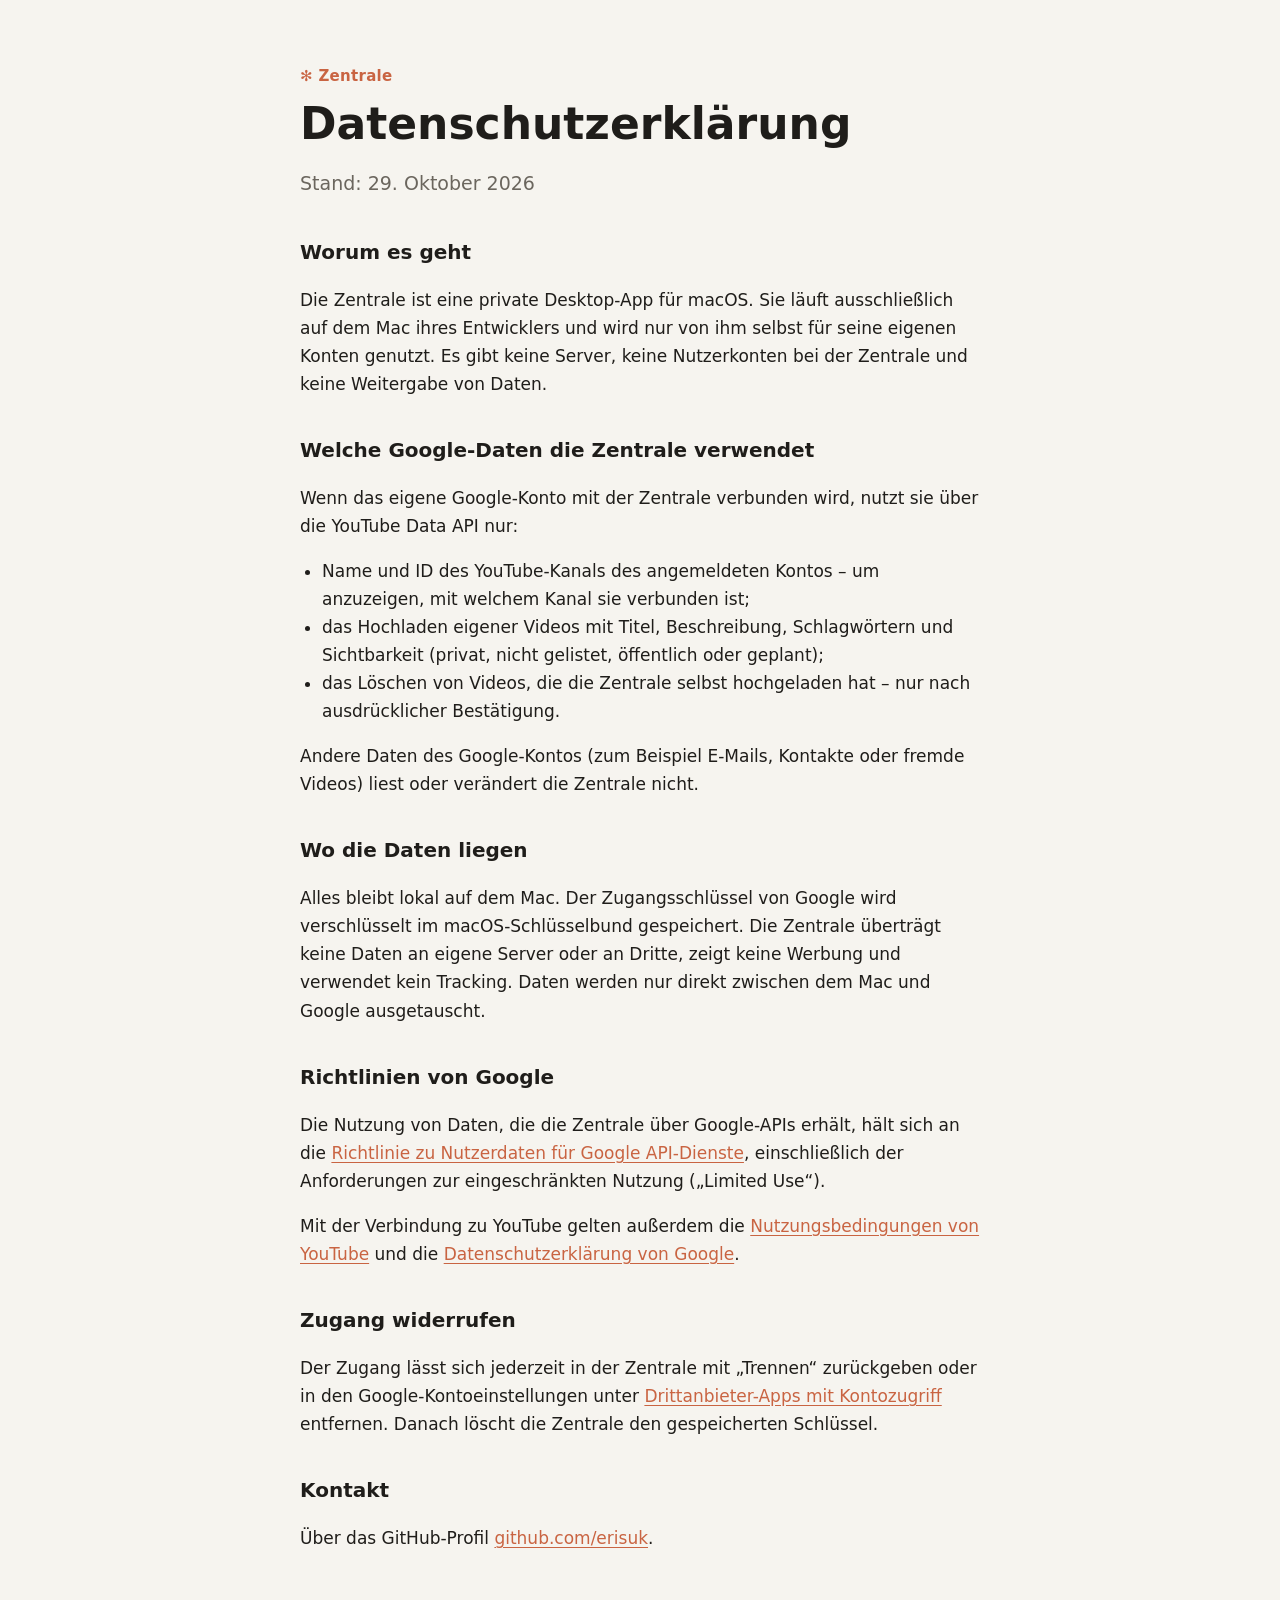
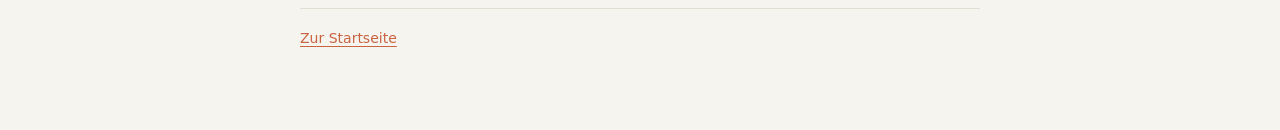
==== datenschutz.html @ ecddfb53 "Startseite und Datenschutzerklärung der Zentrale" ====
<!doctype html>
<html lang="de">
<head>
<meta charset="utf-8">
<meta name="viewport" content="width=device-width, initial-scale=1">
<title>Datenschutz – Zentrale</title>
<meta name="description" content="Datenschutzerklärung der Desktop-App Zentrale.">
<link rel="stylesheet" href="style.css">
</head>
<body>
<main>
  <div class="mark"><a href="./" style="text-decoration:none">✻ Zentrale</a></div>
  <h1>Datenschutzerklärung</h1>
  <p class="lead">Stand: 29. Oktober 2026</p>

  <h2>Worum es geht</h2>
  <p>Die Zentrale ist eine private Desktop-App für macOS. Sie läuft ausschließlich auf dem Mac ihres Entwicklers und wird nur von ihm selbst für seine eigenen Konten genutzt. Es gibt keine Server, keine Nutzerkonten bei der Zentrale und keine Weitergabe von Daten.</p>

  <h2>Welche Google-Daten die Zentrale verwendet</h2>
  <p>Wenn das eigene Google-Konto mit der Zentrale verbunden wird, nutzt sie über die YouTube Data API nur:</p>
  <ul>
    <li>Name und ID des YouTube-Kanals des angemeldeten Kontos – um anzuzeigen, mit welchem Kanal sie verbunden ist;</li>
    <li>das Hochladen eigener Videos mit Titel, Beschreibung, Schlagwörtern und Sichtbarkeit (privat, nicht gelistet, öffentlich oder geplant);</li>
    <li>das Löschen von Videos, die die Zentrale selbst hochgeladen hat – nur nach ausdrücklicher Bestätigung.</li>
  </ul>
  <p>Andere Daten des Google-Kontos (zum Beispiel E-Mails, Kontakte oder fremde Videos) liest oder verändert die Zentrale nicht.</p>

  <h2>Wo die Daten liegen</h2>
  <p>Alles bleibt lokal auf dem Mac. Der Zugangsschlüssel von Google wird verschlüsselt im macOS-Schlüsselbund gespeichert. Die Zentrale überträgt keine Daten an eigene Server oder an Dritte, zeigt keine Werbung und verwendet kein Tracking. Daten werden nur direkt zwischen dem Mac und Google ausgetauscht.</p>

  <h2>Richtlinien von Google</h2>
  <p>Die Nutzung von Daten, die die Zentrale über Google-APIs erhält, hält sich an die <a href="https://developers.google.com/terms/api-services-user-data-policy">Richtlinie zu Nutzerdaten für Google API-Dienste</a>, einschließlich der Anforderungen zur eingeschränkten Nutzung („Limited Use“).</p>
  <p>Mit der Verbindung zu YouTube gelten außerdem die <a href="https://www.youtube.com/t/terms">Nutzungsbedingungen von YouTube</a> und die <a href="https://policies.google.com/privacy">Datenschutzerklärung von Google</a>.</p>

  <h2>Zugang widerrufen</h2>
  <p>Der Zugang lässt sich jederzeit in der Zentrale mit „Trennen“ zurückgeben oder in den Google-Kontoeinstellungen unter <a href="https://myaccount.google.com/permissions">Drittanbieter-Apps mit Kontozugriff</a> entfernen. Danach löscht die Zentrale den gespeicherten Schlüssel.</p>

  <h2>Kontakt</h2>
  <p>Über das GitHub-Profil <a href="https://github.com/erisuk">github.com/erisuk</a>.</p>

  <footer><a href="./">Zur Startseite</a></footer>
</main>
</body>
</html>
---- style.css ----
:root { --bg: #f6f4ef; --text: #1f1d1a; --muted: #6b665e; --accent: #c96442; --line: #e3ded4; color-scheme: light dark; }
@media (prefers-color-scheme: dark) { :root { --bg: #1b1a18; --text: #f2efe9; --muted: #a39d93; --accent: #e08a6a; --line: #34312c; } }
* { box-sizing: border-box; }
body { margin: 0; background: var(--bg); color: var(--text); font: 17px/1.65 -apple-system, BlinkMacSystemFont, "Segoe UI", system-ui, sans-serif; }
main { max-width: 720px; margin: 0 auto; padding: 64px 20px 80px; }
.mark { font-size: 15px; font-weight: 600; letter-spacing: .02em; color: var(--accent); }
h1 { font-size: clamp(30px, 6vw, 44px); line-height: 1.15; margin: 10px 0 18px; }
h2 { font-size: 20px; margin: 36px 0 8px; }
p, li { color: var(--text); }
.lead { font-size: 19px; color: var(--muted); }
a { color: var(--accent); text-underline-offset: 3px; }
ul { padding-left: 22px; }
footer { margin-top: 56px; padding-top: 18px; border-top: 1px solid var(--line); font-size: 14px; color: var(--muted); }
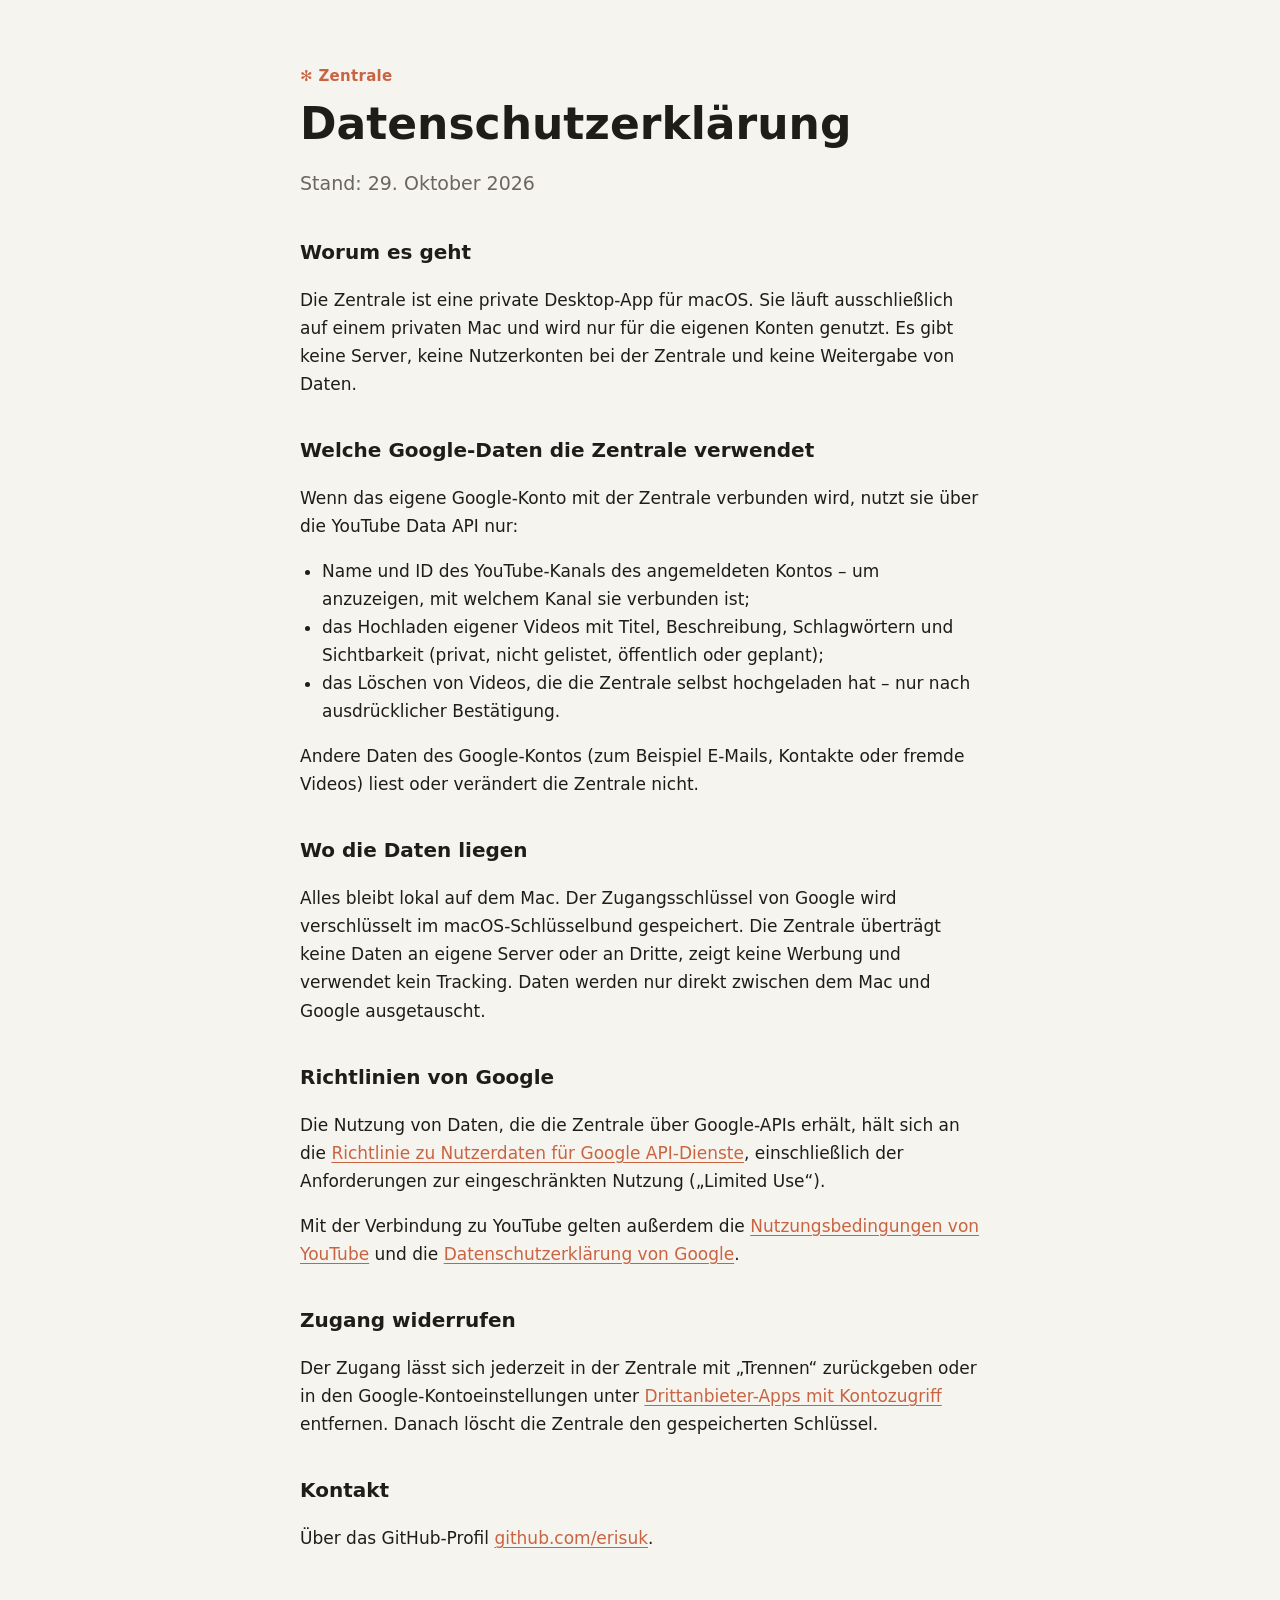
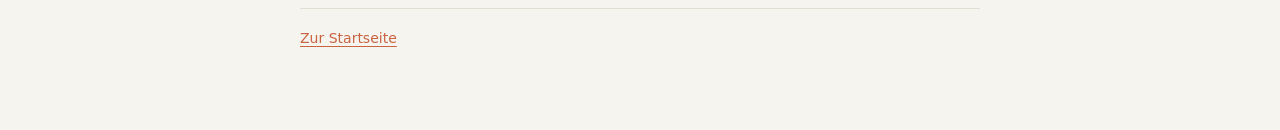
==== commit 74c81f70: "Text neutral formuliert" ====
--- a/datenschutz.html
+++ b/datenschutz.html
@@ -14,7 +14,7 @@
   <p class="lead">Stand: 29. Oktober 2026</p>
 
   <h2>Worum es geht</h2>
-  <p>Die Zentrale ist eine private Desktop-App für macOS. Sie läuft ausschließlich auf dem Mac ihres Entwicklers und wird nur von ihm selbst für seine eigenen Konten genutzt. Es gibt keine Server, keine Nutzerkonten bei der Zentrale und keine Weitergabe von Daten.</p>
+  <p>Die Zentrale ist eine private Desktop-App für macOS. Sie läuft ausschließlich auf einem privaten Mac und wird nur für die eigenen Konten genutzt. Es gibt keine Server, keine Nutzerkonten bei der Zentrale und keine Weitergabe von Daten.</p>
 
   <h2>Welche Google-Daten die Zentrale verwendet</h2>
   <p>Wenn das eigene Google-Konto mit der Zentrale verbunden wird, nutzt sie über die YouTube Data API nur:</p>
